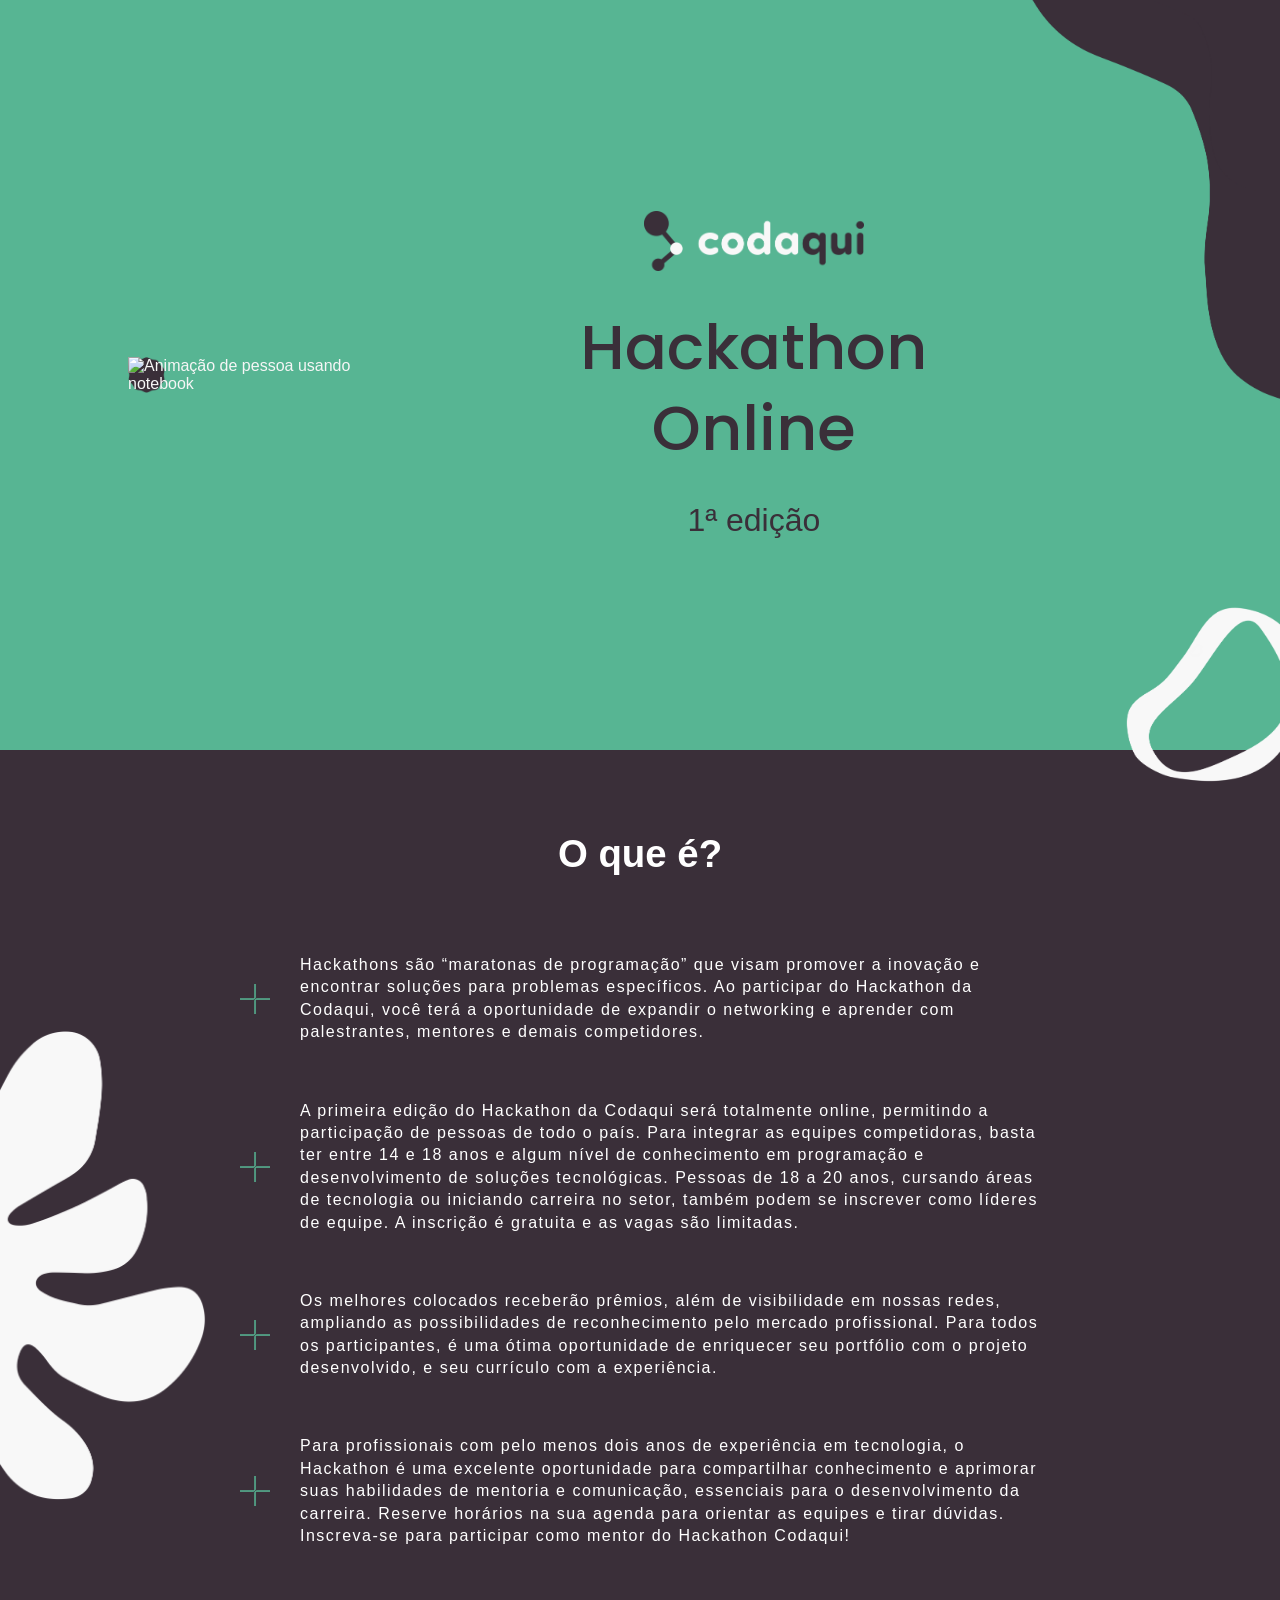
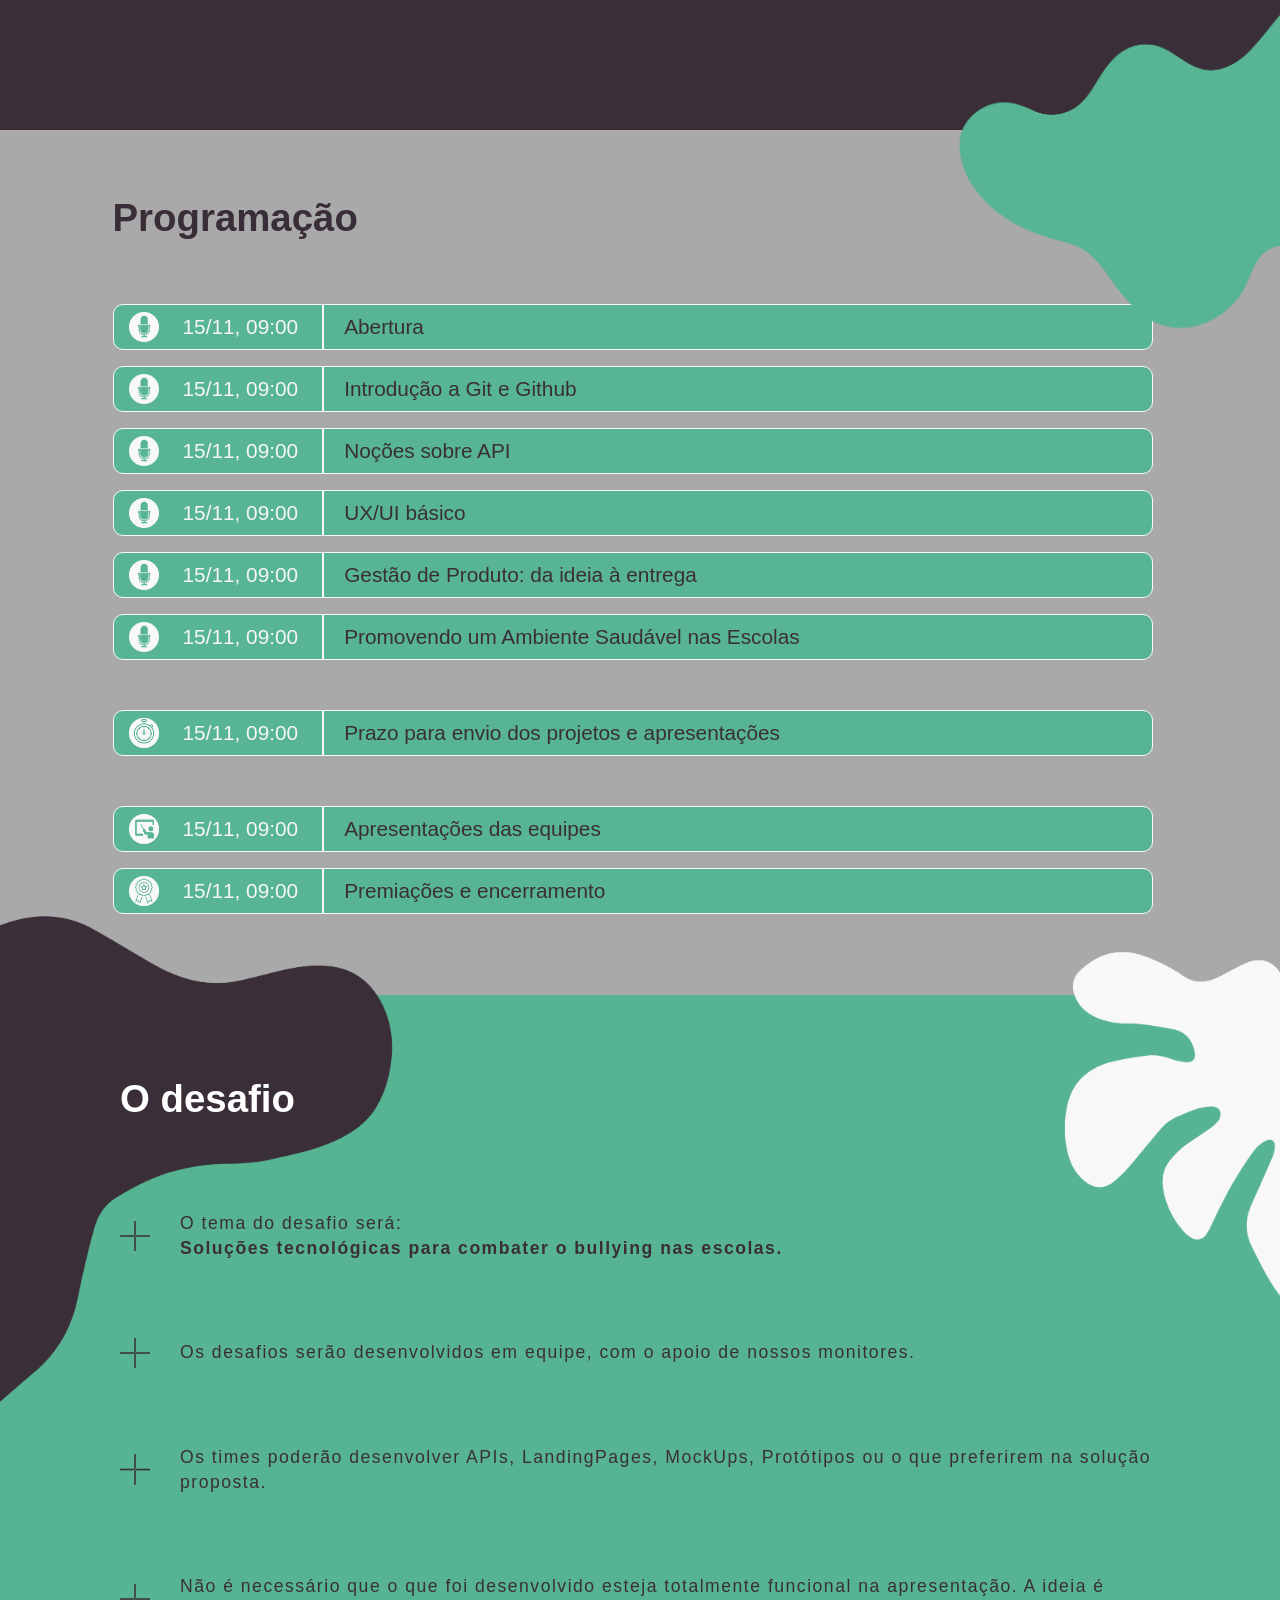
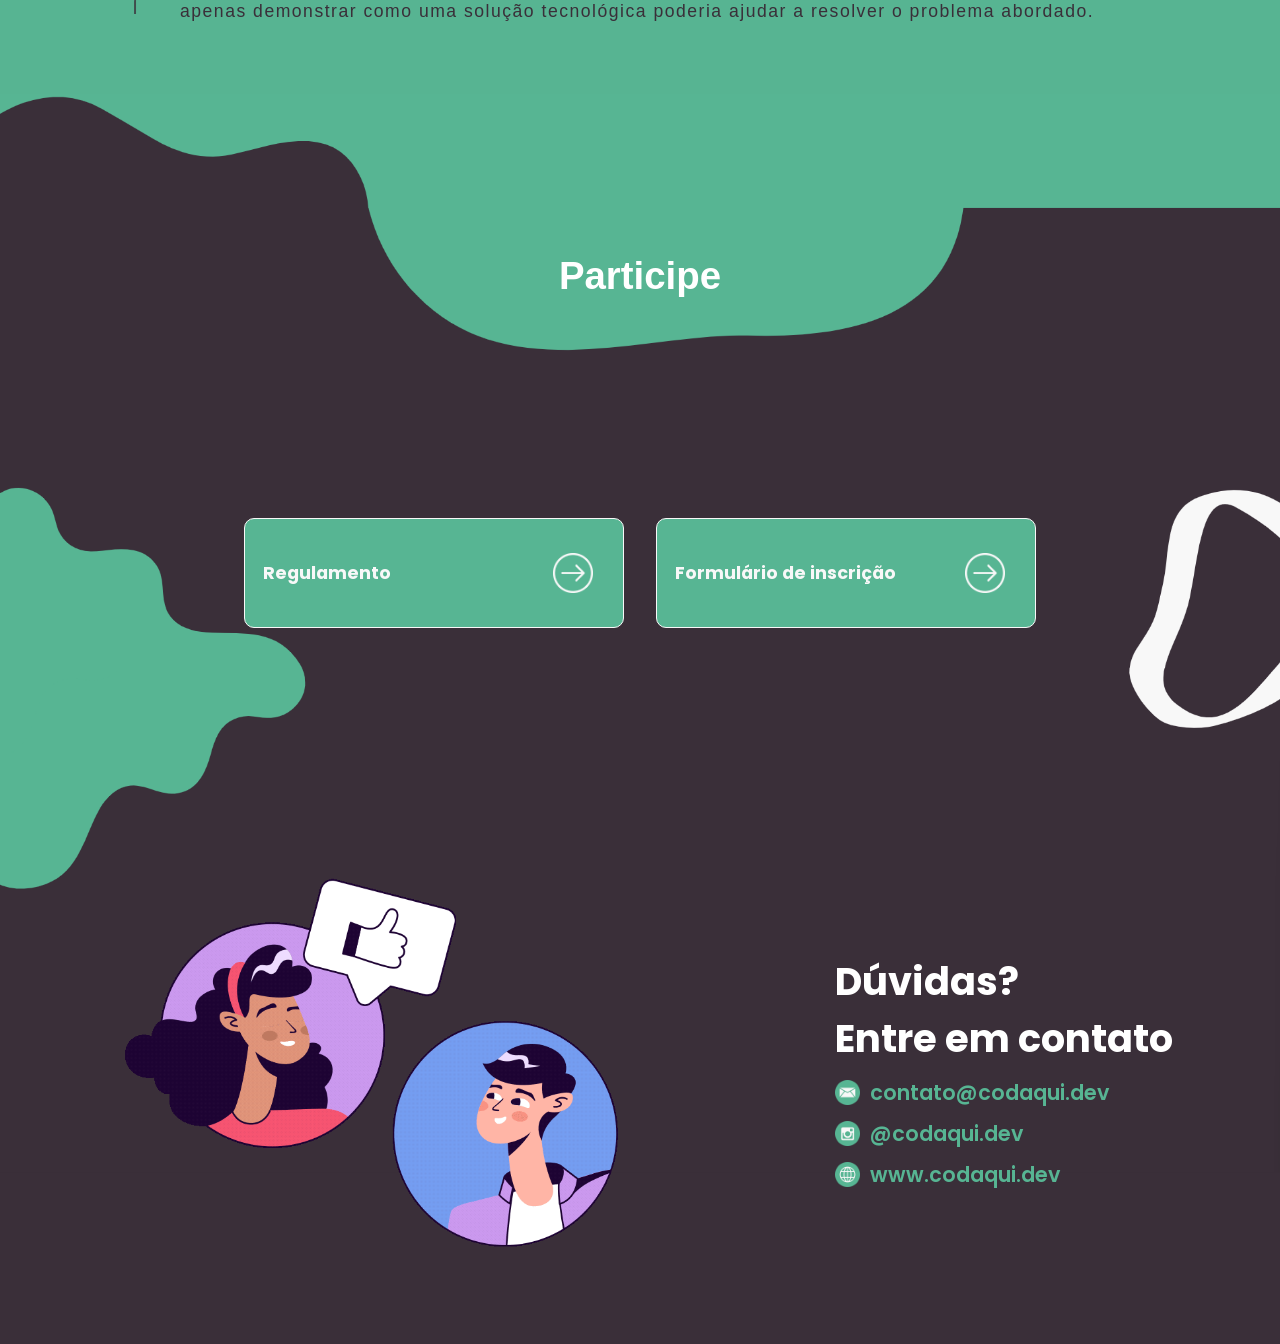
==== pr-preview/pr-1/index.html @ 5b9ecd40 "Deploy preview for PR 1 🛫" ====
<!DOCTYPE html>
<html lang="pt-br">

<head>
    <meta charset="UTF-8">
    <meta name="viewport" content="width=device-width, initial-scale=1.0">
    <title>1º Hackathon Online - Codaqui</title>

    <!--CSS-->
    <link rel="stylesheet" href="assets/css/style.css">
    <link rel="stylesheet" href="assets/css/responsividade.css">
    <link rel="stylesheet" href="inc/font-awesome-4.7.0/css/font-awesome.min.css">

    <!--FONT-->
    <link rel="preconnect" href="https://fonts.googleapis.com">
    <link rel="preconnect" href="https://fonts.gstatic.com" crossorigin>
    <link href="https://fonts.googleapis.com/css2?family=Poppins:ital,wght@0,100;0,200;0,300;0,400;0,500;0,600;0,700;0,800;0,900;1,100;1,200;1,300;1,400;1,500;1,600;1,700;1,800;1,900&display=swap" rel="stylesheet">


</head>

<body>

    <!--Container Geral-->
    <div class="container">

        <!--Início-->
        <main id="inicio" class="inicio">
            <div class="container-inicio">
                <div class="animacao-inicio">
                    <img src="assets/img/animacao-inicio.gif" alt="Animação de pessoa usando notebook">
                </div>
                <div class="conteudo-inicio" data-aos="fade-up" data-aos-duration="1000">
                    <div class="logo">
                        <img src="assets/img/codaqui-logo.png" alt="">
                    </div>
                    <div class="titulo-inicio">
                        <h1 class="destaque-inicio poppins-medium">Hackathon<br/>Online</h1>
                    </div>
                    <div class="paragrafo-inicio" data-aos="fade-up" data-aos-delay="200" data-aos-duration="1000">
                        <p>1ª edição</p>
                    </div>
                </div>
            </div>
            <div>
                <div class="background-top-inicio"></div>
                <div class="background-bottom-inicio"></div>
            </div>
        </main>
        <!--Fim Início-->

        <!--Sobre-->
        <section id="sobre" class="sobre">
            <div class="container-sobre">
                <div class="conteudo-sobre">
                    <h1>O que é?</h1>
                    <div class="textos-sobre">
                        <img src="assets/img/sinal-verde.png" alt="">
                        <p>Hackathons são “maratonas de programação” que visam promover a inovação e encontrar soluções para problemas específicos. Ao participar do Hackathon da Codaqui, você terá a oportunidade de expandir o networking e aprender com palestrantes, mentores e demais competidores.</p>
                    </div>
                    <div class="textos-sobre">
                        <img src="assets/img/sinal-verde.png" alt="">
                        <p>A primeira edição do Hackathon da Codaqui será totalmente online, permitindo a participação de pessoas de todo o país. Para integrar as equipes competidoras, basta ter entre 14 e 18 anos e algum nível de conhecimento em programação e desenvolvimento de soluções tecnológicas. Pessoas de 18 a 20 anos, cursando áreas de tecnologia ou iniciando carreira no setor, também podem se inscrever como líderes de equipe. A inscrição é gratuita e as vagas são limitadas.</p>
                    </div>
                    <div class="textos-sobre">
                        <img src="assets/img/sinal-verde.png" alt="">
                        <p>Os melhores colocados receberão prêmios, além de visibilidade em nossas redes, ampliando as possibilidades de reconhecimento pelo mercado profissional. Para todos os participantes, é uma ótima oportunidade de enriquecer seu portfólio com o projeto desenvolvido, e seu currículo com a experiência.</p>
                    </div>
                    <div class="textos-sobre">
                        <img src="assets/img/sinal-verde.png" alt="">
                        <p>Para profissionais com pelo menos dois anos de experiência em tecnologia, o Hackathon é uma excelente oportunidade para compartilhar conhecimento e aprimorar suas habilidades de mentoria e comunicação, essenciais para o desenvolvimento da carreira. Reserve horários na sua agenda para orientar as equipes e tirar dúvidas. Inscreva-se para participar como mentor do Hackathon Codaqui!</p>
                    </div>
                </div>
            </div>
            <div>
                <div class="background-segundo-bloco-esquerdo"></div>
            </div>
            <div class="background-segundo-bloco-direito"></div>
        </section>
        <!--Fim Sobre-->

        <!--Programacao-->
        <section id="programacao" class="programacao">
            <div class="container-programacao" data-aos="fade-up" data-aos-duration="1000">
                <div class="headline-programacao">
                    <div class="text-headline-programacao" data-aos="fade-up" data-aos-delay="200" data-aos-duration="1000">
                        <h2>Programação</h2>
                    </div>
                </div>
                <div class="conteudo-programacao">
                    <div class="box-programacao" data-aos="fade-up" data-aos-delay="300" data-aos-duration="1000">
                        <img class="icone-programacao" src="assets/img/pg03-img01.png" alt="">
                        <span>15/11, 09:00</span>
                        <h3>Abertura</h3>
                    </div>
                    <div class="box-programacao" data-aos="fade-up" data-aos-delay="300" data-aos-duration="1000">
                        <img class="icone-programacao" src="assets/img/pg03-img01.png" alt="">
                        <span>15/11, 09:00</span>
                        <h3>Introdução a Git e Github</h3>
                    </div>
                    <div class="box-programacao" data-aos="fade-up" data-aos-delay="300" data-aos-duration="1000">
                        <img class="icone-programacao" src="assets/img/pg03-img01.png" alt="">
                        <span>15/11, 09:00</span>
                        <h3>Noções sobre API</h3>
                    </div>
                    <div class="box-programacao" data-aos="fade-up" data-aos-delay="300" data-aos-duration="1000">
                        <img class="icone-programacao" src="assets/img/pg03-img01.png" alt="">
                        <span>15/11, 09:00</span>
                        <h3>UX/UI básico</h3>
                    </div>
                    <div class="box-programacao" data-aos="fade-up" data-aos-delay="300" data-aos-duration="1000">
                        <img class="icone-programacao" src="assets/img/pg03-img01.png" alt="">
                        <span>15/11, 09:00</span>
                        <h3>Gestão de Produto: da ideia à entrega</h3>
                    </div>
                    <div class="box-programacao" data-aos="fade-up" data-aos-delay="300" data-aos-duration="1000">
                        <img class="icone-programacao" src="assets/img/pg03-img01.png" alt="">
                        <span>15/11, 09:00</span>
                        <h3>Promovendo um Ambiente Saudável nas Escolas</h3>
                    </div>
                    <br/>
                    <div class="box-programacao" data-aos="fade-up" data-aos-delay="300" data-aos-duration="1000">
                        <img class="icone-programacao" src="assets/img/pg03-img02.png" alt="">
                        <span>15/11, 09:00</span>
                        <h3>Prazo para envio dos projetos e apresentações</h3>
                    </div>
                    <br/>
                    <div class="box-programacao" data-aos="fade-up" data-aos-delay="300" data-aos-duration="1000">
                        <img class="icone-programacao" src="assets/img/pg03-img03.png" alt="">
                        <span>15/11, 09:00</span>
                        <h3>Apresentações das equipes</h3>
                    </div>
                    <div class="box-programacao" data-aos="fade-up" data-aos-delay="300" data-aos-duration="1000">
                        <img class="icone-programacao" src="assets/img/pg03-img04.png" alt="">
                        <span>15/11, 09:00</span>
                        <h3>Premiações e encerramento</h3>
                    </div>
                </div>
            </div>
            <div class="background-programacao-direito"></div>
            <div class="background-programacao-esquerdo"></div>
        </section>
        <!--Fim Programacao-->

        <!--Desafio-->
        <section id="servicos" class="servicos">
            <div class="container-servicos">
                <div class="headline-servicos" data-aos="fade-up" data-aos-duration="1000">
                    <div class="titulo-servicos">
                        <h1>O desafio</h1>
                    </div>
                </div>
                <div class="textos-servicos">
                    <img src="assets/img/sinal-preto.png" alt="">
                    <p>O tema do desafio será:<br/><strong>Soluções tecnológicas para combater o bullying nas escolas.</strong></p>
                </div>
                <div class="textos-servicos">
                    <img src="assets/img/sinal-preto.png" alt="">
                    <p>Os desafios serão desenvolvidos em equipe, com o apoio de nossos monitores.</p>
                </div>
                <div class="textos-servicos">
                    <img src="assets/img/sinal-preto.png" alt="">
                    <p>Os times poderão desenvolver APIs, LandingPages, MockUps, Protótipos ou o que preferirem na solução proposta.</p>
                </div>
                <div class="textos-servicos">
                    <img src="assets/img/sinal-preto.png" alt="">
                    <p>Não é necessário que o que foi desenvolvido esteja totalmente funcional na apresentação. A ideia é apenas demonstrar como uma solução tecnológica poderia ajudar a resolver o problema abordado.</p>
                </div>
            </div>
        </section>
        <!--Fim Desafio-->

        <!--Contato-->
        <section id="contato" class="contato">
            <div class="container-contato" data-aos="fade-up" data-aos-duration="1000">
                <div class="headline-contato" data-aos="fade-up" data-aos-delay="200">
                    <div class="titulo-contato">
                        <h1>Participe</h1>
                    </div>
                </div>
                <div class="conteudo-contato" data-aos="fade-up" data-aos-delay="400">
                    <a target="_blank" href="docs/Regulamento.pdf">
                        <div class="regulamento-contato">
                            <h2>Regulamento</h2>
                            <img src="assets/img/pg05-img02.png" alt="">
                        </div>
                    </a>
                    <a target="_blank" href="https://forms.gle/F7gvZ25yet56ks5j8">
                        <div class="formulario-contato" data-aos="fade-up" data-aos-delay="600">
                            <h2>Formulário de inscrição</h2>
                            <img src="assets/img/pg05-img02.png" alt="">
                        </div>
                    </a>
                </div>
                <div class="conteudo-contato2" data-aos="fade-up" data-aos-delay="400">
                    <div class="imagem-contato">
                        <img src="assets/img/gif_contato.gif" alt="Imagem animada de pergunta e resposta">
                    </div>
                    <div class="info-contato" data-aos="fade-up" data-aos-delay="600">
                        <h2>Dúvidas?<br/>Entre em contato</h2>
                        <a href="mailto:contato@codaqui.dev" target="_blank"><img class="img-social-contatos" src="assets/img/pg06-img03.png" alt=""></i> contato@codaqui.dev</a>
                        <a href="https://instagram.com/codaqui.dev" target="_blank"><img class="img-social-contatos" src="assets/img/pg06-img04.png" alt=""></i> @codaqui.dev</a>
                        <a href="http://www.codaqui.dev/" target="_blank"><img class="img-social-contatos" src="assets/img/pg06-img05.png" alt=""> www.codaqui.dev</a>
                    </div>
                </div>
            </div>
        </section>
        <!--Fim Contato-->

        <!--Footer-->
        <footer class="footer" id="footer">
            <div class="footer-column credits-column">
            </div>
        </footer>
        <!--Fim Footer-->

    </div>

    <script src="https://ajax.googleapis.com/ajax/libs/jquery/2.1.3/jquery.min.js"></script>

    <!-- AOS -->
    <script src="https://unpkg.com/aos@2.3.1/dist/aos.js"></script>

    <!-- Inicialização do AOS -->
    <script>
        AOS.init();
    </script>

    <!--JavaScript-->
    <script src="assets/js/header.js"></script>
    <script src="assets/js/actionButton.js"></script>
    <script src="assets/js/menu.js"></script>
    <script src="assets/js/slideSobre.js"></script>
    <script src="assets/js/slidePortfolio.js"></script>

</body>

</html>
---- pr-preview/pr-1/assets/css/style.css ----
/*Fontes usadas ----------------------------------------------------------------------------*/
@import url('https://fonts.cdnfonts.com/css/tt-hoves-pro-trial');
@import url('clash-grotesk.css');

* {
    margin: 0;
    padding: 0;
    box-sizing: border-box;
}

:root {
    --font-poppins: 'Poppins', 'sans-serif';
    --font-grande: 'TT Hoves Pro Trial', sans-serif;
    --font-pequena: 'ClashGrotesk-Light', sans-serif;
    --color-black: #000;
    --color-gray1: #3d4143;
    --color-gray2: #9c9d9d;
    --color-white: #f6f6f6;
    --color-destaque1: #e7fc00;
    --color-destaque2: #728e6f;
}

.poppins-thin {
    font-family: "Poppins", sans-serif;
    font-weight: 100;
    font-style: normal;
}
  
.poppins-extralight {
    font-family: "Poppins", sans-serif;
    font-weight: 200;
    font-style: normal;
}
  
.poppins-light {
    font-family: "Poppins", sans-serif;
    font-weight: 300;
    font-style: normal;
}
  
.poppins-regular {
    font-family: "Poppins", sans-serif;
    font-weight: 400;
    font-style: normal;
}
  
.poppins-medium {
    font-family: "Poppins", sans-serif;
    font-weight: 500;
    font-style: normal;
}
  
.poppins-semibold {
    font-family: "Poppins", sans-serif;
    font-weight: 600;
    font-style: normal;
}
  
.poppins-bold {
    font-family: "Poppins", sans-serif;
    font-weight: 700;
    font-style: normal;
}
  
.poppins-extrabold {
    font-family: "Poppins", sans-serif;
    font-weight: 800;
    font-style: normal;
}
  
.poppins-black {
    font-family: "Poppins", sans-serif;
    font-weight: 900;
    font-style: normal;
}
  
.poppins-thin-italic {
    font-family: "Poppins", sans-serif;
    font-weight: 100;
    font-style: italic;
}
  
.poppins-extralight-italic {
    font-family: "Poppins", sans-serif;
    font-weight: 200;
    font-style: italic;
}
  
.poppins-light-italic {
    font-family: "Poppins", sans-serif;
    font-weight: 300;
    font-style: italic;
}
  
.poppins-regular-italic {
    font-family: "Poppins", sans-serif;
    font-weight: 400;
    font-style: italic;
}
  
.poppins-medium-italic {
    font-family: "Poppins", sans-serif;
    font-weight: 500;
    font-style: italic;
}
  
.poppins-semibold-italic {
    font-family: "Poppins", sans-serif;
    font-weight: 600;
    font-style: italic;
}
  
.poppins-bold-italic {
    font-family: "Poppins", sans-serif;
    font-weight: 700;
    font-style: italic;
}
  
.poppins-extrabold-italic {
    font-family: "Poppins", sans-serif;
    font-weight: 800;
    font-style: italic;
}
  
.poppins-black-italic {
    font-family: "Poppins", sans-serif;
    font-weight: 900;
    font-style: italic;
}

/* Barra de rolagem -------------------------------------------------------------------------*/
::-webkit-scrollbar {
    width: 12px;
}

::-webkit-scrollbar-track {
    background: var(--color-black);
}

::-webkit-scrollbar-thumb {
    background-color: var(--color-gray1);
    border-radius: 20px;
    border: 3px solid var(--color-black);
}

::-webkit-scrollbar-thumb:hover {
    background-color: var(--color-gray2);
}

html {
    scroll-behavior: smooth;
}

body {
    background-color: var(--color-black);
    width: 100%;
    display: flex;
    align-items: center;
    justify-content: center;
    font-family: var(--font-pequena);
    overflow-x: hidden;
    -webkit-overflow-scrolling: touch;
    transition: transform 0.3s ease-out;
}

li {
    list-style: none;
}

a {
    text-decoration: none;
}

/*Botões fixos ----------------------------------------------------------------------------*/
.fixed-button {
    position: fixed;
    display: none;
    align-items: center;
    justify-content: center;
    width: 50px;
    height: 50px;
    border-radius: 50%;
    background-color: var(--color-white);
    color: var(--color-black);
    cursor: pointer;
    z-index: 1000;
    opacity: 0;
    transition: opacity 0.5s ease, box-shadow 0.5s ease;
}

#backToTop {
    bottom: 20px;
    left: 20px;
    box-shadow: 0px 0px 10px rgba(0, 0, 0, 0.5); 
}

#whatsappButton {
    bottom: 20px;
    right: 20px;
    background-color: #25D366;
    box-shadow: 0px 0px 10px rgba(0, 255, 0, 0.5); 
    animation: pulse 2s infinite;
}

#whatsappButton i {
    font-size: 24px;
    color: #fff;
}

.fixed-button i {
    font-size: 24px;
}

@keyframes pulse {
    0% {
        transform: scale(1);
        box-shadow: 0 0 10px rgba(0, 255, 0, 0.5);
    }
    50% {
        transform: scale(1.1);
        box-shadow: 0 0 20px rgba(0, 255, 0, 0.7);
    }
    100% {
        transform: scale(1);
        box-shadow: 0 0 10px rgba(0, 255, 0, 0.5);
    }
}

.container {
    width: 100%;
    height: 100%;
    display: flex;
    flex-direction: column;
    align-items: center;
    justify-content: center;
}

/*Bloco Header --------------------------------------------------------------------------*/
.header {
    user-select: none;
    position: fixed;
    top: 0;
    width: 100vw;
    padding: 2rem 1.2rem;
    display: flex;
    align-items: center;
    justify-content: space-between;
    z-index: 99;
}

/* Logo */
.logo {
    width: 100%;
}

.logo img {
    width: 330px;
}

/* Menu */
.menu {
    display: flex;
    align-items: center;
    justify-content: flex-end;
    position: relative;
    z-index: 100;
}

.hamburger {
    cursor: pointer;
}

.hamburger input {
    display: none;
}

.hamburger svg {
    height: 3em;
    transition: transform 600ms cubic-bezier(0.4, 0, 0.2, 1);
}

.line {
    fill: none;
    stroke: white;
    stroke-linecap: round;
    stroke-linejoin: round;
    stroke-width: 3;
    transition: stroke-dasharray 600ms cubic-bezier(0.4, 0, 0.2, 1), stroke-dashoffset 600ms cubic-bezier(0.4, 0, 0.2, 1);
}

.line-top-bottom {
    stroke-dasharray: 12 63;
}

.hamburger input:checked+svg {
    transform: rotate(-45deg);
}

.hamburger input:checked+svg .line-top-bottom {
    stroke-dasharray: 20 300;
    stroke-dashoffset: -32.42;
}

/* Menu Navegação -------------------------------------------------------------------------------*/
.menu-aberto {
    background-color: var(--color-black);
    position: fixed;
    left: 0;
    top: 0;
    height: 0;
    width: 100%;
    z-index: 98;
    display: flex;
    align-items: center;
    justify-content: center;
    overflow: hidden;
    transition: height 0.5s ease-in-out, opacity 0.5s ease-in-out;
    opacity: 0;
}

.menu-aberto.active {
    height: 100vh;
    opacity: 1;
}

.nav-menu {
    width: 100%;
    height: 100%;
    display: flex;
    flex-direction: column;
    align-items: center;
    justify-content: center;
    gap: 4rem;
    transition: opacity 0.5s ease-in-out;
}

.nav-menu a {
    user-select: none;
    text-decoration: none;
    color: var(--color-white);
    font-family: var(--font-pequena);
    font-size: 3rem;
    font-weight: bold;
    opacity: 0;
    transform: translateY(-20px);
    transition: transform 0.5s ease-in-out, opacity 0.5s ease-in-out;
}

.menu-aberto.active .nav-menu a {
    opacity: 1;
    transform: translateY(0);
}

.nav-menu a:hover {
    color: var(--color-destaque1);
    transition: all 0.3s ease;
}

/* INICIO ----------------------------------------------------------------------------*/
.inicio {
    width: 100%;
    height: 910px;
    display: flex;
    align-items: center;
    justify-content: center;
    padding: 0rem 1rem;
    z-index: 1;
    user-select: none;
    background-color: #57b593;
}

.container-inicio {
    width: 100%;
    max-width: 1400px;
    height: 100%;
    color: var(--color-white);
    display: flex;
    flex-direction: row;
    align-items: center;
    justify-content: center;
}

.animacao-inicio {
    background-image: url("../img/background-animacao.png");
    background-repeat: no-repeat;
    background-size: contain;
}

.conteudo-inicio {
    width: 100%;
    display: flex;
    flex-direction: column;
    align-items: center;
    justify-content: center;
    text-align: center;
    gap: 2rem;
}

.titulo-inicio {
    font-size: clamp(1rem, 2.5vw + .8rem, 3rem);
    font-family: var(--font-grande);
    font-weight: normal;
}

.destaque-inicio {
    color: #3a2f39;
    line-height: 1.3em;
}

.paragrafo-inicio p {
    font-size: clamp(1.2rem, 1.5vw + 1rem, 2rem);
    max-width: 900px;
    color: #3a2f39;
    font-family: var(--font-pequena);
}

.background-top-inicio {
    background-image: url(../img/pg01-img02.png);
    background-repeat: no-repeat;
    background-size: cover;
    position: absolute;
    z-index: -1;
    width: 310px;
    height: 860px;
    top: -328px;
    right: 0;
}

.background-bottom-inicio {
    background-image: url(../img/pg01-img03.png);
    background-repeat: no-repeat;
    background-size: cover;
    position: absolute;
    z-index: -1;
    width: 220px;
    height: 290px;
    top: 685px;
    right: 0px;
}

/* SOBRE --------------------------------------------------------------------------------------*/
.sobre {
    background-color: #3a2f39;
    width: 100%;
    height: 1120px;
    display: flex;
    align-items: center;
    justify-content: center;
    padding: 2rem 1rem;
    z-index: 0;
    user-select: none;
    overflow: visible;
}

.container-sobre {
    width: 100%;
    max-width: 1400px;
    height: 100%;
    display: flex;
    flex-direction: column;
    justify-content: space-between;
    align-items: center;
}

.headline-sobre {
    height: 30%;
    width: 100vw;
    overflow: hidden;
    display: flex;
    align-items: center;
    justify-content: center;
    position: absolute;
}

.imagem2-background-sobre {
    fill: rgb(0, 0, 0);
    width: 350px;
    position: absolute;
    right: -60px;
    top: 1506px;
    transform: rotate(26deg);
}

.headline-scroll {
    display: flex;
    align-items: center;
    white-space: nowrap;
    animation: scroll 20s linear infinite;
}

@keyframes scroll {
    0% {
        transform: translateX(0);
    }

    100% {
        transform: translateX(-50%);
    }
}

.headline-scroll span {
    font-family: var(--font-grande);
    font-size: 5rem;
    text-transform: uppercase;
    display: flex;
    align-items: center;
}

.headline-scroll .divisor {
    width: 20px;
    height: 20px;
    background-color: var(--color-gray2);
    border-radius: 50%;
    margin: 0 20px;
}

.headline-scroll .bold {
    font-weight: bold;
    color: var(--color-white);
}

.headline-scroll .light {
    font-weight: lighter;
    color: var(--color-gray2);
}

.conteudo-sobre {
    display: flex;
    flex-direction: column;
    align-items: center;
}

.conteudo-sobre h1 {
    color: #ffffff;
    font-size: 2.9em;
    margin-top: 50px;
    margin-bottom: 50px;
}

.textos-sobre {
    display: flex;
    flex-direction: row;
    align-items: center;
    gap: 30px;
    margin: 15px 0px;
}

.textos-sobre img {
    width: 55px;
}

.left-sobre {
    color: var(--color-white);
    height: 100%;
    width: 50%;
    display: flex;
    flex-direction: column;
    justify-content: center;
    align-items: left;
    gap: 3rem;
}

.textos-sobre h1 {
    font-size: 3rem;
    font-family: var(--font-grande);
}

.textos-sobre p {
    font-size: 1.5rem;
    color: #ffffff;
    font-weight: 500;
    line-height: 1.4;
    letter-spacing: 1.5px;
    margin: 25px 0;
}

.redes-sociais {
    width: 100%;
    display: flex;
    flex-direction: column;
    align-items: flex-start;
    justify-content: center;
    gap: 1.5rem;
}

.redes-sociais a {
    display: flex;
    justify-content: space-between;
    text-decoration: none;
    color: var(--color-gray2);
    font-size: 1.5rem;
    width: 100%;
    padding-bottom: 5px;
    border-bottom: 1px solid hsla(0, 0%, 100%, 0.15);
}

.right-sobre {
    height: 100%;
    width: 50%;
    display: flex;
    align-items: center;
    justify-content: center;
}

.imagem-sobre {
    display: flex;
    justify-content: right;
    align-items: center;
    position: absolute;
}

.complemento-sobre {
    width: auto;
    z-index: 0;
}

.complemento-sobre img {
    position: relative;
    left: 50px;
    top: 50px;
    width: 90%;
    z-index: 1000;
    animation: rotate 20s linear infinite;
}

@keyframes rotate {
    from {
        transform: rotate(0deg);
    }

    to {
        transform: rotate(360deg);
    }
}

.imagem-sobre img {
    width: 90%;
    z-index: 99;
}

.background-segundo-bloco-esquerdo {
    background-image: url(../img/pg02-img01.png);
    background-repeat: no-repeat;
    background-size: cover;
    background-position-x: 102%;
    position: absolute;
    z-index: 1;
    width: 210px;
    height: 470px;
    left: 0;
    top: 1195px;
}

.background-segundo-bloco-direito {
    background-image: url(../img/pg02-img02.png);
    background-repeat: no-repeat;
    background-size: cover;
    position: absolute;
    z-index: 1;
    width: 355px;
    height: 555px;
    position: absolute;
    right: 0;
    top: 1705px;
}

/* Programação --------------------------------------------------------------------------------------*/
.programacao {
    width: 100%;
    height: 865px;
    padding: 2rem 1rem 3em 1px;
    display: flex;
    align-items: center;
    justify-content: center;
    background: #a9a9a9;
}

.container-skills {
    width: 100%;
    display: flex;
    flex-direction: column;
    align-items: center;
    justify-content: space-between;
}

.icone-programacao {
    width: 30px;
    height: auto;
    margin-left: 15px;
}

.headline-programacao {
    width: 1400px;
    text-align: left;
    color: #392e38;
    margin: 0 auto;
    margin-bottom: 4rem;
}

.text-headline-programacao h2 {
    font-family: var(--font-grande);
    font-size: 3rem;
}

.text-headline-programacao p {
    font-size: 1.5rem;
    color: var(--color-gray2);
    font-weight: 500;
    line-height: 1.4;
    max-width: 900px;
}

.conteudo-programacao {
    display: flex;
    gap: 1rem;
    width: 100%;
    flex-direction: column;
}

.box-programacao {
    border: 1px solid hsl(0deg 0% 97.25%);
    border-radius: 10px;
    color: var(--color-white);
    display: flex;
    flex-direction: row;
    justify-content: flex-start;
    gap: 1.5rem;
    align-items: center;
    background-color: #57b593;
}

.box-programacao div{
    padding: 5px 6px;
    background: #f8f8f8;
    border-radius: 50%;
}


.box-programacao .fa-microphone {
    font-size: 1.2rem;
    color: #57b593;
    padding: 5px 9px;
    background: #f8f8f8;
    border-radius: 50%;
    margin-left: 10px;
}

.box-programacao .fa-clock-o {
    font-size: 1.2rem;
    color: #57b593;
    padding: 5px 7px;
    background: #f8f8f8;
    border-radius: 50%;
    margin-left: 10px;
}

.box-programacao .fa-users {
    font-size: 1.2rem;
    color: #57b593;
    padding: 5px 5px;
    background: #f8f8f8;
    border-radius: 50%;
    margin-left: 10px;
}

.box-programacao .fa-trophy {
    font-size: 1.2rem;
    color: #57b593;
    padding: 5px 6px;
    background: #f8f8f8;
    border-radius: 50%;
    margin-left: 10px;
}

.box-programacao span {
    font-size: 1.3rem;
}

.box-programacao h3 {
    font-size: 1.3rem;
    font-weight: 500;
    color: #3a2f39;
    border-left: solid 2px #f8f8f8;
    padding: 10px 0 10px 20px;
}

.imagem1-background-programacao {
    fill: rgb(0, 0, 0);
    width: 439px;
    position: absolute;
    left: -148px;
    top: 279%;
    transform: rotate(232deg);
}

.imagem2-background-programacao {
    fill: rgb(0, 0, 0);
    width: 350px;
    position: absolute;
    right: -140px;
    top: 285%;
    transform: rotate(145deg);
}

.background-programacao-direito {
    background-image: url(../img/pg04-img05.png);
    background-repeat: no-repeat;
    background-size: cover;
    background-position-x: 100%;
    position: absolute;
    z-index: 1;
    width: 445px;
    height: 605px;
    left: 0;
    top: 2760px;
}

.background-programacao-esquerdo {
    background-image: url(../img/pg04-img02.png);
    background-repeat: no-repeat;
    background-size: cover;
    position: absolute;
    z-index: 1;
    width: 300px;
    height: 550px;
    right: 0;
    top: 2733px;
}

/* Desafio --------------------------------------------------------------------------------------------------*/
.servicos {
    background-color: #57b492;
    width: 100vw;
    height: 100%;
    display: flex;
    align-items: center;
    justify-content: center;
    padding: 2rem 1rem;
}

.container-servicos {
    width: 100%;
    max-width: 1400px;
    height: 100%;
    display: flex;
    flex-direction: column;
    align-items: flex-start;
    justify-content: space-between;
    z-index: 30;
}

.headline-servicos {
    width: 100%;
}

.titulo-servicos {
    height: 100%;
    width: 80%;
    display: flex;
    align-items: center;
    justify-content: left;
}

.titulo-servicos h1 {
    color: #ffffff;
    font-size: 2.9em;
    margin-top: 50px;
    margin-bottom: 50px;
}

.textos-servicos {
    display: flex;
    flex-direction: row;
    align-items: center;
    gap: 30px;
    margin: 15px 0px;
}

.textos-servicos img {
    width: 55px;
}

.textos-servicos p {
    font-size: 1.5rem;
    color: #3a2f39;
    font-weight: 500;
    line-height: 1.4;
    letter-spacing: 1.5px;
    margin: 25px 0;
}

.descricao-servicos {
    width: 50%;
    font-size: 2rem;
    text-align: right;
    line-height: 1.4;
    letter-spacing: 1.5px;
}

.servicos-cards {
    width: 100%;
    height: 100%;
    display: flex;
    flex-direction: column;
    justify-content: space-between;
    gap: 2rem;
    padding: 2rem 0rem;
}

.card-servicos {
    border: 1px solid hsla(0, 0%, 0%, 0.35);
    max-width: 95%;
    min-height: 180px;
    border-radius: 150px;
    display: flex;
    align-items: center;
    justify-content: space-between;
    padding: 2rem;
}

.card-servicos-left {
    margin-left: 5%;
    border: 1px solid hsla(0, 0%, 0%, 0.35);
    width: 95%;
    min-height: 180px;
    border-radius: 150px;
    display: flex;
    align-items: center;
    justify-content: space-between;
    padding: 2rem;
    gap: 7%;
}

.card-titulo {
    width: 68%;
    font-size: clamp(0.8rem, 2.5vw + .4rem, 2rem);
    font-family: var(--font-pequena);
    font-weight: normal;
}

.card-icon {
    width: 25%;
    max-width: 120px;
    height: 60px;
    border: 1px solid hsla(0, 0%, 0%, 0.35);
    border-radius: 100px;
    display: flex;
    flex-direction: column;
    justify-content: center;
    align-items: center;
}

.card-icon i {
    font-size: 2rem;
    color: var(--color-gray1);
    margin-bottom: -7px;
}

/*************** ALGUMA FRASE AQUI  *****/
.free-your-mind {
    background-color: var(--color-white);
    width: 100vw;
    height: 100%;
    display: flex;
    align-items: center;
    justify-content: center;
    padding: 1rem 1rem;
    font-family: var(--font-grande);
}

.container-free-your-mind {
    width: 100%;
    height: 100%;
    display: flex;
    flex-direction: column;
    align-items: left;
    justify-content: center;
}

.line-container {
    display: flex;
    align-items: center;
}

.line-container.center {
    justify-content: center;
}

.line-container.right {
    justify-content: flex-end;
}

.container-free-your-mind span {
    color: var(--color-black);
    font-size: 15vw;
}

.center span {
    text-align: center;
}

.right span {
    text-align: right;
}

.line {
    flex-grow: 1;
    height: 1px;
    background-color: var(--color-gray2);
    margin: 0 4rem;
}

/*************** PORTFOLIO *****/
.portfolio {
    width: 100%;
    height: 100%;
    color: var(--color-white);
    display: flex;
    align-items: center;
    justify-content: center;
    padding: 2rem 0rem 7rem 0rem;
}

.container-portfolio {
    width: 100%;
    max-width: 1400px;
    height: 100%;
    display: flex;
    flex-direction: column;
    align-items: center;
    justify-content: space-between;
}

.headline-portfolio {
    width: 100%;
    height: 40vh;
    display: flex;
    align-items: center;
    justify-content: center;
}

.headline-portfolio .titulo {
    width: 50%;
    font-size: 8vw;
    font-weight: lighter;
    font-family: var(--font-grande);
}

.headline-portfolio .descricao {
    width: 50%;
    font-size: 2rem;
    text-align: right;
    line-height: 1.4;
    letter-spacing: 1.5px;
}

.container-case {
    width: 100%;
    height: 100%;
    display: flex;
    flex-direction: column;
    align-items: center;
    justify-content: center;
    gap: 8rem;
}

.case1,
.case2,
.case3,
.case4 {
    width: 100%;
    height: 70vh;
    display: flex;
    align-items: center;
    gap: 2rem;
}

.imagens-case {
    width: 50%;
    height: 100%;
    display: flex;
    align-items: center;
    justify-content: center;
}

.slide {
    position: relative;
    width: 100%;
    height: 100%;
    overflow: hidden;
}

.slide img {
    width: 100%;
    height: 100%;
    object-fit: cover;
    display: flex;
    align-items: center;
    justify-content: center;
    transition: opacity 1s ease-in-out;
    position: absolute;
    top: 0;
    left: 0;
    opacity: 0;
}

.slide img:first-child {
    display: block;
    opacity: 1;
}

.prev,
.next {
    cursor: pointer;
    position: absolute;
    top: 50%;
    width: auto;
    padding: 16px;
    color: var(--color-white);
    font-size: 2rem;
    user-select: none;
    transform: translateY(-50%);
    border-radius: 50%;
    z-index: 1;
}

.prev {
    left: 10px;
}

.next {
    right: 10px;
}

.textos-case {
    width: 50%;
    height: 100%;
    display: flex;
    align-items: center;
    justify-content: center;
}

.conteudo-textos-case {
    width: 100%;
    height: 100%;
    display: flex;
    align-items: left;
    justify-content: center;
    flex-direction: column;
}

.conteudo-textos-case h1 {
    color: var(--color-white);
    font-size: 6vw;
    letter-spacing: 3px;
}

.conteudo-textos-case p {
    color: var(--color-gray2);
    font-size: 1.5rem;
    line-height: 1.4;
    letter-spacing: 1.5px;
    padding-bottom: 1.5rem;
}

.conteudo-textos-case span {
    width: 180px;
    font-size: 1.2rem;
    display: flex;
    align-items: center;
    justify-content: center;
    height: 40px;
    background-color: var(--color-white);
    border-radius: 50px;
    color: var(--color-black);
    font-weight: bold;
    letter-spacing: 1.2px;
}

/* CONTATO -----------------------------------------------------------*/
.contato {
    background-image: url(../img/background-rodape.png);
    background-size: cover;
    background-repeat: no-repeat;
    background-color: #3a2f39;
    width: 100vw;
    height: 1700px;
    display: flex;
    padding: 14rem 0rem 3rem 0rem;
    justify-content: center;
    margin-top: -1px;
}

.container-contato {
    width: 100%;
    max-width: 1400px;
    display: flex;
    flex-direction: column;
    justify-content: space-between;
}

.headline-contato {
    width: 100%;
    display: flex;
    align-items: center;
    justify-content: center;
}

.titulo-contato h1 {
    color: #ffffff;
    font-size: 3.9em;
}

.descricao-contato {
    width: 50%;
    text-align: right;
}

.descricao-contato a {
    text-decoration: none;
    color: var(--color-black);
    font-size: 2rem;
    letter-spacing: 1.5px;
    line-height: 1.4;
    font-weight: bold;
}

.conteudo-contato {
    width: 100%;
    display: flex;
    justify-content: center;
    align-items: flex-start;
    gap: 2rem;
}

.conteudo-contato div {
    background-color: #57b593;
    width: 380px;
    height: 110px;
    border: solid 1px #f8f8f8;
    border-radius: 10px;
    display: flex;
    align-items: center;
    justify-content: space-between;
}

.conteudo-contato h2 {
    color: #f8f8f8;
    padding: 0 1em;
    font-family: var(--font-poppins);
}

.conteudo-contato img {
    width: 40px;
    height: auto;
    margin-right: 30px;
}

.conteudo-contato2 {
    display: flex;
    flex-direction: row;
    align-items: center;
    justify-content: space-between;
}

.conteudo-contato2 img {
    width: 100%;
}

.conteudo-contato2 h2 {
    color: #ffffff;
    font-size: 2.9em;
    font-family: var(--font-poppins);
}

.conteudo-contato2 .info-contato {
    display: flex;
    flex-direction: column;
    gap: 10px;
}

.info-contato a {
    text-decoration: none;
    color: #57b593;
    font-size: 1.3em;
    font-family: var(--font-poppins);
    font-weight: 600;
    display: flex;
    flex-direction: row;
    flex-wrap: nowrap;
    align-items: center;
    gap: 10px;
}

.img-social-contatos {
    width: 25px !important;
}

.logo-contato {
    width: 50%;
    height: 100%;
    display: flex;
    align-items: center;
    justify-content: right;
}

.logo-contato img {
    width: 80%;
    border-radius: 36px;
}

/*************** FOOTER *****/
.footer {
    background-color: var(--color-black);
    width: 100%;
    padding: 0;
    color: var(--color-white);
    display: flex;
    flex-direction: column;
    align-items: center;
    justify-content: center;
    gap: 2rem;
}

.container-footer {
    width: 100%;
    max-width: 1400px;
    display: flex;
    justify-content: space-between;
    align-items: flex-start;
    gap: 1rem;
}

.footer-column {
    flex: 1;
    display: flex;
    flex-direction: column;
    align-items: center;
    justify-content: center;
}

.logo-column {
    align-items: flex-start;
}

.logo-column img {
    width: 100px;
}

.menu-column {
    text-align: center;
}

.footer-nav {
    display: flex;
    flex-direction: column;
    align-items: start;
    gap: 0.5rem;
}

.footer-nav a {
    text-decoration: none;
    color: var(--color-white);
    font-size: 1.2rem;
    transition: color 0.3s ease;
}

.footer-nav a:hover {
    color: var(--color-destaque1);
}

.social-column {
    text-align: right;
}

.social-links {
    list-style: none;
    display: flex;
    flex-direction: column;
    gap: 0.5rem;
}

.social-links a {
    text-decoration: none;
    color: var(--color-white);
    font-size: 1.2rem;
    display: flex;
    align-items: center;
    transition: color 0.3s ease;
}

.social-links a i {
    margin-right: 0.5rem;
}

.social-links a:hover {
    color: var(--color-destaque1);
}

.credits-column {
    text-align: right;
    font-size: 0.9rem;
}

.credits-column p {
    margin: 0.2rem 0;
}
---- pr-preview/pr-1/assets/css/responsividade.css ----
@media (max-width: 2000px) {

    .contato {
        background-size: contain;
    }
}

@media (max-width: 1920px) {

    .sobre {
        height: 980px;
    }

    .background-segundo-bloco-esquerdo {
        top: 1140px;
    }

    .background-segundo-bloco-direito {
        top: 1580px;
    }

    .container-sobre {
        max-width: 1040px;
    }

    .conteudo-sobre h1 {
        font-size: 2.4em;
    }
    
    .textos-sobre p {
        font-size: 1.1rem;
    }

    .headline-programacao {
        width: 1040px;
    }

    .background-programacao-direito {
        top: 2620px;
    }

    .background-programacao-esquerdo {
        top: 2600px;
    }

    .container-servicos {
        max-width: 1040px;
    }
}

@media (max-width: 1440px) {

    .inicio {
        height: 750px;
    }

    .background-top-inicio {
        width: 285px;
        height: 735px;
    }

    .background-bottom-inicio {
        width: 176px;
        height: 220px;
        top: 590px;
    }

    .background-segundo-bloco-esquerdo {
        top: 1030px;
    }

    .background-segundo-bloco-direito {
        top: 1435px;
    }

    .background-programacao-direito {
        top: 2460px;
    }

    .background-programacao-esquerdo {
        top: 2435px;
    }

    .container-inicio {
        max-width: 1024px;
    }

    .logo img {
        width: 220px;
    }

    .container-sobre {
        max-width: 800px;
    }

    .textos-sobre img {
        width: 30px;
    }

    .textos-servicos img {
        width: 30px;
    }

    .textos-sobre p {
        font-size: 1rem;
        margin: 13px 0;
    }

    .text-headline-programacao h2 {
        font-size: 2.4em;
    }

    .titulo-servicos h1 {
        font-size: 2.4em;
    }

    .textos-servicos p {
        font-size: 1.1rem;
    }

    .destaque-inicio {
        font-size: 1.4em;
    }

    .animacao-inicio img {
        width: 465px;
    }

    .contato {
        padding: 10rem 0rem 3rem 0rem;
        height: 1250px;
    }

    .titulo-contato h1 {
        font-size: 2.4em;
    }

    .conteudo-contato2 {
        justify-content: space-around;
    }

    .conteudo-contato h2 {
        font-size: 1.1em;
    }

    .imagem-contato {
        width: 40%;
    }

    .conteudo-contato2 h2 {
        font-size: 2.4em;
    }
}


@media (max-width: 1024px) {

    .background-segundo-bloco-esquerdo {
        width: 160px;
        height: 334px;
        top: 624px;
    }

    .background-segundo-bloco-direito {
        width: 200px;
        height: 350px;
        top: 1540px;
    }

    .background-programacao-direito {
        width: 200px;
        height: 310px;
        top: 2520px;
    }

    .background-programacao-esquerdo {
        width: 200px;
        height: 380px;
        top: 2480px;
    }

    .container-servicos {
        max-width: 690px;
    }

    .conteudo-contato div {
        width: 280px;
        height: 80px;
    }

    .contato {
        padding: 10rem 0rem 3rem 0rem;
        height: 940px;
    }

    .headline-programacao {
        width: 700px;
    }
}

@media (max-width: 768px) {

    .inicio {
        height: 600px;
    }

    .logo img {
        width: 140px;
    }

    .animacao-inicio img {
        width: 290px;
    }

    .background-top-inicio {
        width: 225px;
    }

    .background-bottom-inicio {
        width: 120px;
        height: 170px;
        top: 475px;
    }

    .background-segundo-bloco-esquerdo {
        width: 120px;
        height: 260px;
        top: 508px;
    }

    .background-segundo-bloco-direito {
        width: 120px;
        height: 200px;
        top: 1468px;
    }

    .background-programacao-direito {
        top: 2368px;
    }

    .background-programacao-esquerdo {
        width: 175px;
        height: 330px;
        top: 2350px;
    }

    .container-sobre {
        max-width: 85%;
    }

    .container-programacao {
        width: 85%;
    }

    .headline-programacao {
        width: 100%;
    }

    .icone-programacao {
        width: 17px;
    }

    .container-servicos {
        max-width: 85%;
    } 

    .box-programacao h3 {
        font-size: 0.7rem;
    }

    .box-programacao span {
        font-size: 0.7rem;
    }

    .contato {
        padding: 3rem 0rem 3rem 0rem;
        height: 700px;
    }
}

@media (max-width: 425px) {

    .animacao-inicio img {
        width: 160px;
        z-index: 0;
    }
    .animacao-inicio {
        position: relative;
        z-index: -1;
    }

    .container-inicio {
        flex-direction: column;
    }

    .destaque-inicio {
        font-size: 2em;
    }

    .logo img {
        width: 145px;
        margin-top: 30px;
    }

    .container-sobre {
        max-width: 95%;
    }

    .conteudo-sobre h1 {
        font-size: 2em;
        margin-top: 10px;
        margin-bottom: 10px;
    }

    .textos-sobre p {
        font-size: 0.75rem;
        margin: 13px 0;
    }

    .programacao {
        height: 723px;
    }

    .headline-programacao {
        margin-bottom: 3rem;
    }

    .text-headline-programacao h2 {
        font-size: 2em;
    }

    .box-programacao h3 {
        width: 55%;
    }

    .titulo-servicos h1 {
        font-size: 2em;
        margin-top: 10px;
        margin-bottom: 10px;
    }

    .textos-servicos p {
        font-size: 0.7rem;
    }

    .conteudo-contato {
        align-items: center;
        flex-direction: column;
    }

    .contato {
        padding: 3rem 0rem 3rem 0rem;
        height: 820px;
    }

    .conteudo-contato2 {
        flex-direction: column;
    }

    .background-programacao-direito {
        top: 2235px;
    }

    .background-programacao-esquerdo {
        top: 2210px;
    }

    .conteudo-contato2 h2 {
        font-size: 1.4em;
    }
}

@media (max-width: 375px) {
    .textos-sobre p {
        font-size: 0.7rem;
        margin: 13px 0;
    }

    .box-programacao h3 {
        width: 51%;
    }

    .titulo-contato h1 {
        font-size: 2em;
    }

    .contato {
        padding: 1rem 0rem 3rem 0rem;
        height: 750px;
    }

    .conteudo-contato h2 {
        font-size: 0.8em;
    }
}

@media (max-width: 320px) {
    .textos-sobre p {
        font-size: 0.6rem;
        margin: 24px 0;
    }
}
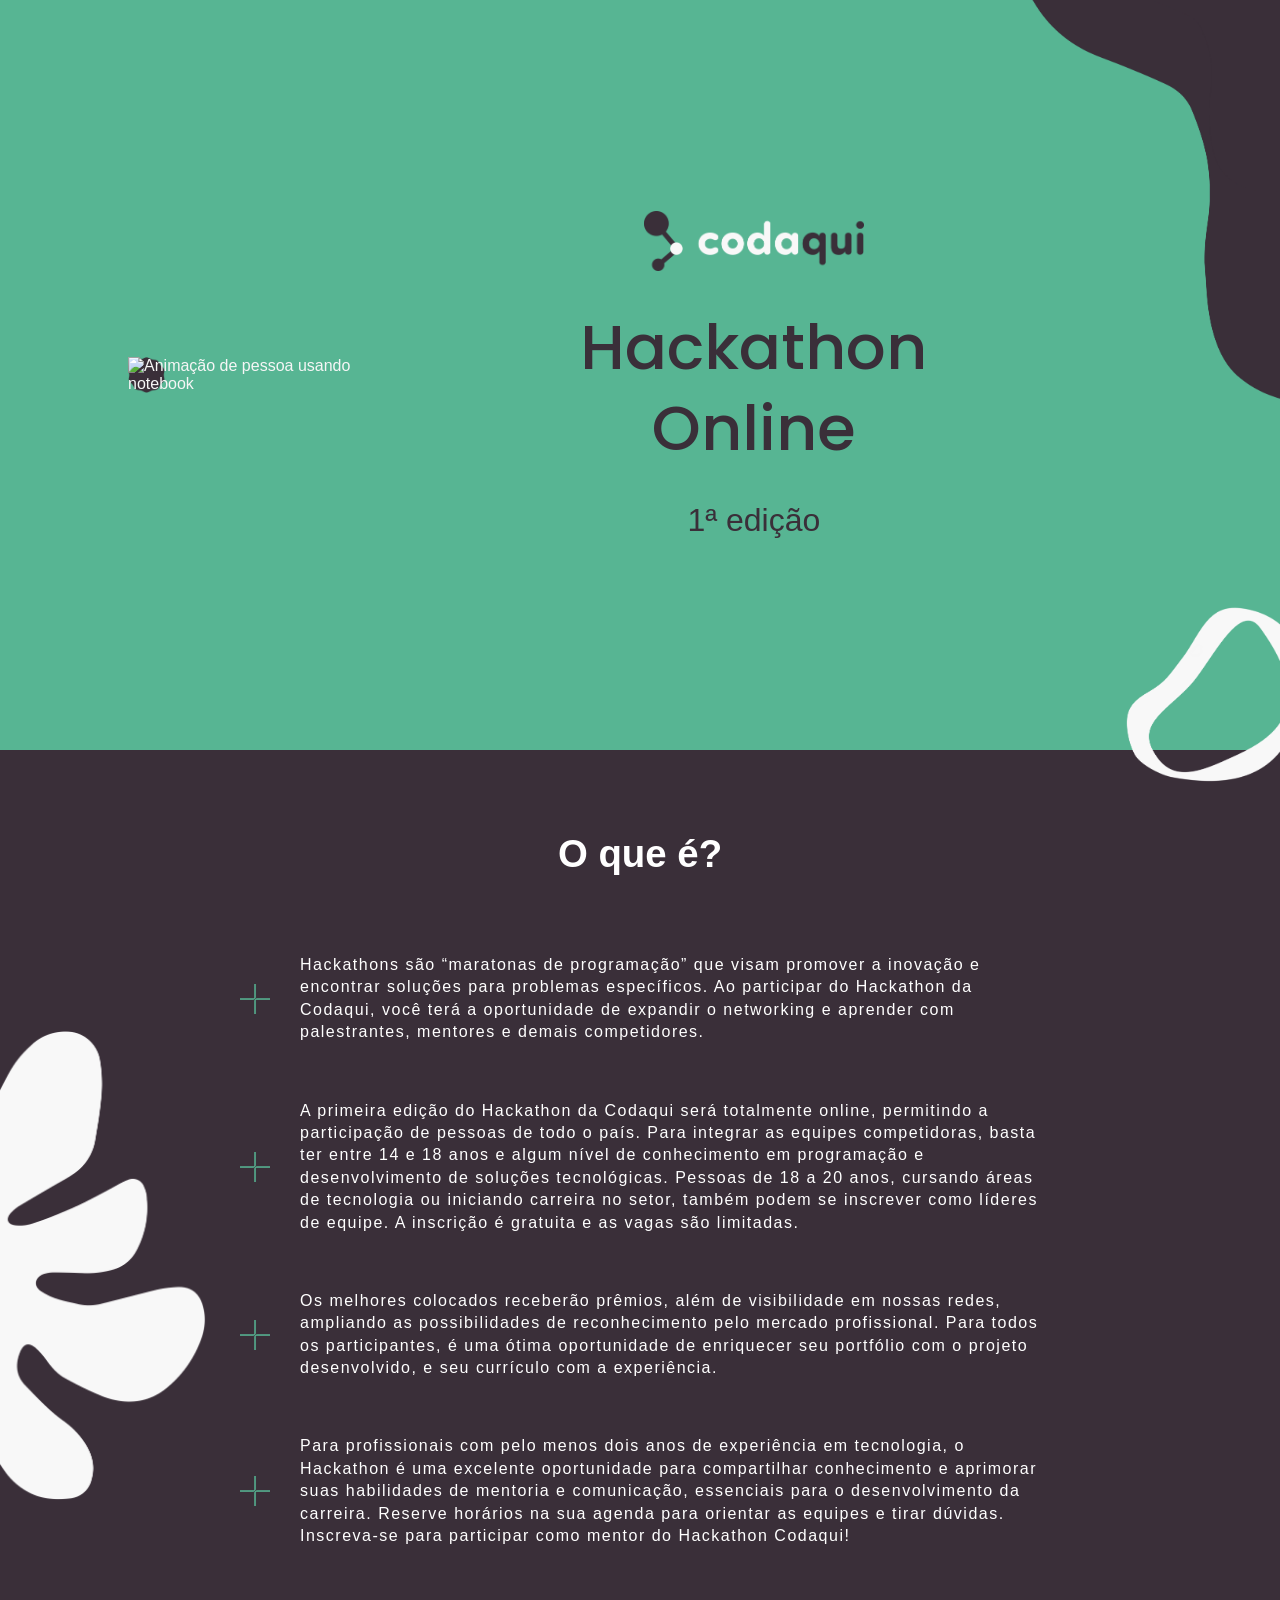
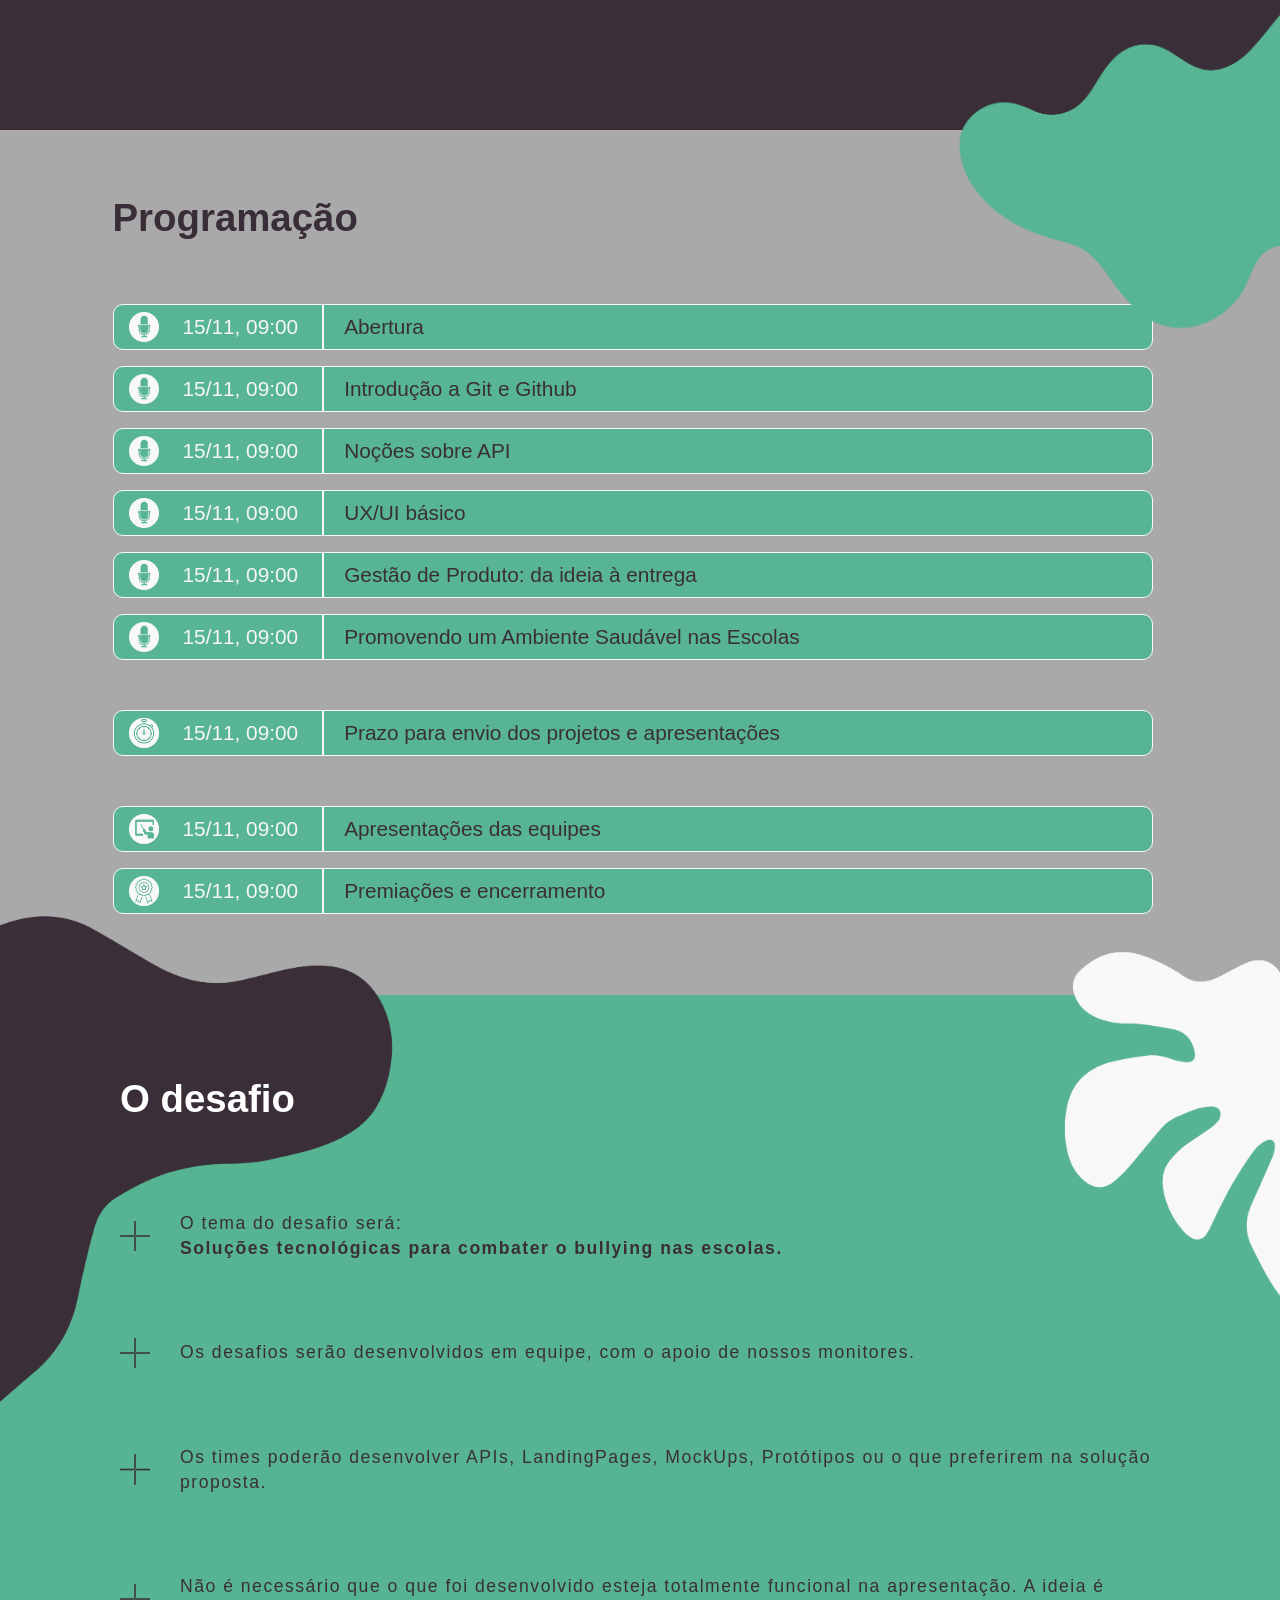
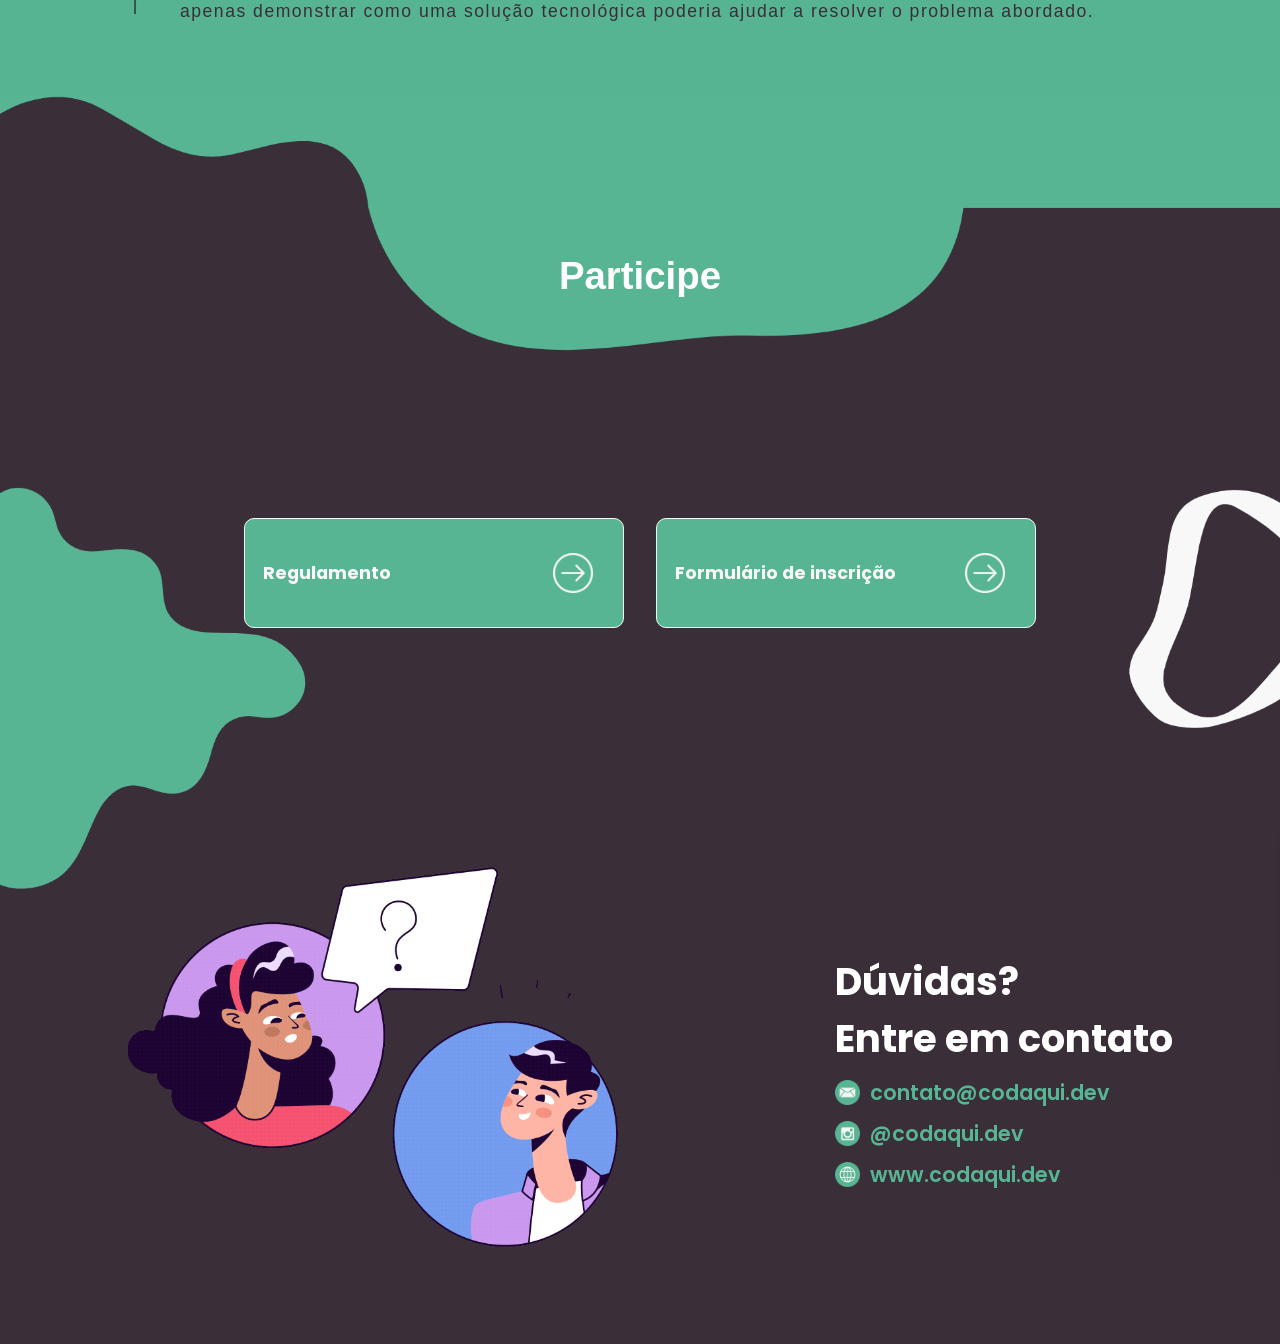
==== commit f955d224: "Deploy preview for PR 1 🛫" ====
--- a/pr-preview/pr-1/index.html
+++ b/pr-preview/pr-1/index.html
@@ -200,7 +200,7 @@
                         <h2>Dúvidas?<br/>Entre em contato</h2>
                         <a href="mailto:contato@codaqui.dev" target="_blank"><img class="img-social-contatos" src="assets/img/pg06-img03.png" alt=""></i> contato@codaqui.dev</a>
                         <a href="https://instagram.com/codaqui.dev" target="_blank"><img class="img-social-contatos" src="assets/img/pg06-img04.png" alt=""></i> @codaqui.dev</a>
-                        <a href="http://www.codaqui.dev/" target="_blank"><img class="img-social-contatos" src="assets/img/pg06-img05.png" alt=""> www.codaqui.dev</a>
+                        <a href="http://www.codaqui.dev" target="_blank"><img class="img-social-contatos" src="assets/img/pg06-img05.png" alt=""> www.codaqui.dev</a>
                     </div>
                 </div>
             </div>
